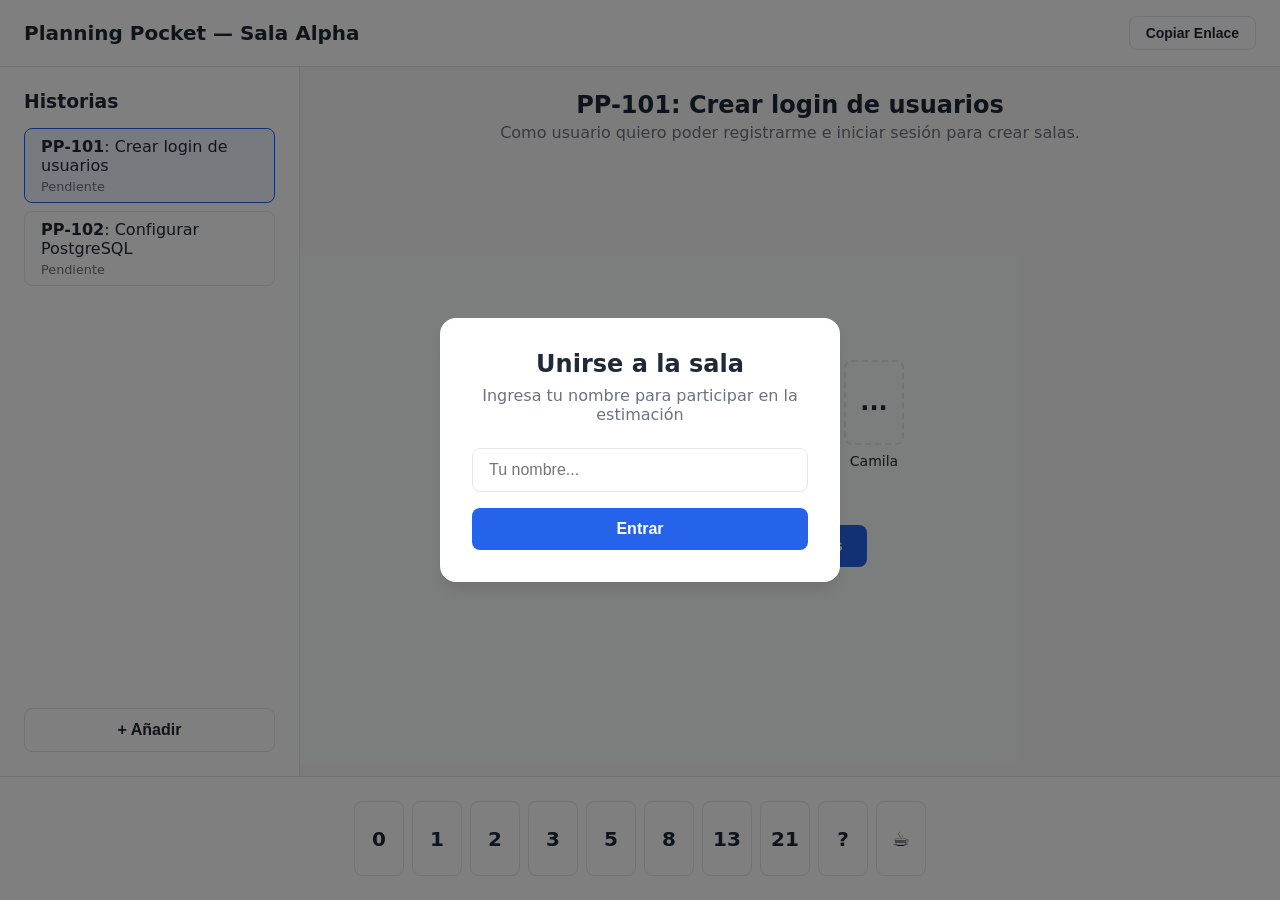
==== prototype/index.html @ 2e8601d3 "feat(release): Planning Pocket v1.0 - Full UI/UX & Backend Implementation This commit encompasses th" ====
<!DOCTYPE html>
<html lang="es">
<head>
  <meta charset="UTF-8">
  <meta name="viewport" content="width=device-width, initial-scale=1.0">
  <title>Planning Pocket - Prototipo</title>
  <style>
    :root {
      --color-bg: #f9fafb;
      --color-surface: #ffffff;
      --color-primary: #2563eb;
      --color-primary-hover: #1d4ed8;
      --color-text: #1f2937;
      --color-text-muted: #6b7280;
      --color-border: #e5e7eb;
      --color-success: #10b981;
      
      --space-1: 0.25rem;
      --space-2: 0.5rem;
      --space-3: 1rem;
      --space-4: 1.5rem;
      --space-5: 2rem;
      
      --radius-sm: 0.25rem;
      --radius-md: 0.5rem;
      --radius-lg: 1rem;
    }

    * { box-sizing: border-box; margin: 0; padding: 0; }

    body {
      font-family: system-ui, -apple-system, sans-serif;
      background-color: var(--color-bg);
      color: var(--color-text);
      display: flex;
      flex-direction: column;
      height: 100vh;
      overflow: hidden;
    }

    /* Modals / Overlays */
    #join-overlay {
      position: fixed;
      inset: 0;
      background: rgba(0,0,0,0.5);
      display: flex;
      align-items: center;
      justify-content: center;
      z-index: 50;
    }

    .modal-card {
      background: var(--color-surface);
      padding: var(--space-5);
      border-radius: var(--radius-lg);
      width: 100%;
      max-width: 400px;
      box-shadow: 0 10px 15px -3px rgba(0,0,0,0.1);
      text-align: center;
    }

    .modal-card h2 { margin-bottom: var(--space-2); }
    .modal-card p { color: var(--color-text-muted); margin-bottom: var(--space-4); }

    input[type="text"] {
      width: 100%;
      padding: 0.75rem 1rem;
      border: 1px solid var(--color-border);
      border-radius: var(--radius-md);
      font-size: 1rem;
      margin-bottom: var(--space-3);
    }

    input[type="text"]:focus {
      outline: 2px solid var(--color-primary);
      outline-offset: -1px;
    }

    button {
      background: var(--color-primary);
      color: white;
      border: none;
      padding: 0.75rem 1.5rem;
      border-radius: var(--radius-md);
      font-size: 1rem;
      font-weight: 600;
      cursor: pointer;
      width: 100%;
      transition: background 0.2s;
    }

    button:hover { background: var(--color-primary-hover); }

    .btn-secondary {
      background: var(--color-surface);
      color: var(--color-text);
      border: 1px solid var(--color-border);
    }
    .btn-secondary:hover { background: var(--color-bg); }

    /* Layout Principal */
    header {
      background: var(--color-surface);
      border-bottom: 1px solid var(--color-border);
      padding: var(--space-3) var(--space-4);
      display: flex;
      justify-content: space-between;
      align-items: center;
    }

    .header-title { font-weight: bold; font-size: 1.25rem; }
    .header-actions button { width: auto; padding: 0.5rem 1rem; font-size: 0.875rem; }

    main {
      display: flex;
      flex: 1;
      overflow: hidden;
    }

    /* Sidebar - Issues */
    aside {
      width: 300px;
      background: var(--color-surface);
      border-right: 1px solid var(--color-border);
      padding: var(--space-4);
      display: flex;
      flex-direction: column;
    }

    @media (max-width: 768px) {
      aside { display: none; }
    }

    .issue-list { list-style: none; margin-top: var(--space-3); flex: 1; overflow-y: auto;}
    .issue-item {
      padding: var(--space-2) var(--space-3);
      border: 1px solid var(--color-border);
      border-radius: var(--radius-md);
      margin-bottom: var(--space-2);
      cursor: pointer;
    }
    .issue-item.active {
      border-color: var(--color-primary);
      background: #eff6ff;
    }

    /* Center Table */
    .room-content {
      flex: 1;
      display: flex;
      flex-direction: column;
      padding: var(--space-4);
      position: relative;
    }

    .current-issue {
      text-align: center;
      margin-bottom: var(--space-5);
    }
    .current-issue h2 { font-size: 1.5rem; margin-bottom: var(--space-1); }
    .current-issue p { color: var(--color-text-muted); }

    .table-area {
      flex: 1;
      display: flex;
      flex-direction: column;
      align-items: center;
      justify-content: center;
    }

    .participants {
      display: flex;
      flex-wrap: wrap;
      gap: var(--space-4);
      justify-content: center;
      margin-bottom: var(--space-5);
    }

    .participant {
      display: flex;
      flex-direction: column;
      align-items: center;
      gap: var(--space-2);
    }

    .card-slot {
      width: 60px;
      height: 85px;
      border-radius: var(--radius-md);
      background: var(--color-bg);
      border: 2px dashed var(--color-border);
      display: flex;
      align-items: center;
      justify-content: center;
      font-size: 1.5rem;
      font-weight: bold;
      transition: all 0.3s;
    }

    .card-slot.voted {
      background: var(--color-surface);
      border-style: solid;
      border-color: var(--color-success);
      color: var(--color-success);
    }

    .card-slot.revealed {
      background: var(--color-surface);
      border-color: var(--color-primary);
      color: var(--color-primary);
    }

    .participant-name {
      font-size: 0.875rem;
      font-weight: 500;
    }

    .facilitator-controls {
      display: flex;
      gap: var(--space-3);
      margin-top: var(--space-4);
    }

    /* Deck */
    .deck-container {
      background: var(--color-surface);
      padding: var(--space-4);
      border-top: 1px solid var(--color-border);
      display: flex;
      justify-content: center;
      gap: var(--space-2);
      flex-wrap: wrap;
    }

    .deck-card {
      width: 50px;
      height: 75px;
      border-radius: var(--radius-md);
      border: 1px solid var(--color-border);
      background: var(--color-surface);
      display: flex;
      align-items: center;
      justify-content: center;
      font-size: 1.25rem;
      font-weight: bold;
      cursor: pointer;
      user-select: none;
      transition: all 0.2s;
    }

    .deck-card:hover {
      transform: translateY(-4px);
      border-color: var(--color-primary);
      box-shadow: 0 4px 6px -1px rgba(0,0,0,0.1);
    }

    .deck-card.selected {
      background: var(--color-primary);
      color: white;
      border-color: var(--color-primary);
      transform: translateY(-8px);
    }
    
    .stats {
      display: none;
      width: 100%;
      max-width: 400px;
      background: var(--color-surface);
      padding: var(--space-4);
      border-radius: var(--radius-md);
      border: 1px solid var(--color-border);
      margin-top: var(--space-4);
    }
    .stats.visible { display: block; }
    
    .stat-row {
      display: flex;
      justify-content: space-between;
      margin-bottom: var(--space-2);
      padding-bottom: var(--space-2);
      border-bottom: 1px solid var(--color-bg);
    }
    .stat-row:last-child { border: none; margin: 0; padding: 0; }
  </style>
</head>
<body>

  <!-- Overlay de Ingreso -->
  <div id="join-overlay">
    <div class="modal-card">
      <h2>Unirse a la sala</h2>
      <p>Ingresa tu nombre para participar en la estimación</p>
      <input type="text" id="guest-name" placeholder="Tu nombre..." autocomplete="off">
      <button onclick="joinRoom()">Entrar</button>
    </div>
  </div>

  <!-- App Principal -->
  <header>
    <div class="header-title">Planning Pocket <span>— Sala Alpha</span></div>
    <div class="header-actions">
      <button class="btn-secondary" onclick="alert('Enlace copiado!')">Copiar Enlace</button>
    </div>
  </header>

  <main>
    <aside>
      <h3>Historias</h3>
      <ul class="issue-list">
        <li class="issue-item active">
          <strong>PP-101</strong>: Crear login de usuarios
          <div style="font-size: 0.8rem; color: var(--color-text-muted); margin-top: 4px;">Pendiente</div>
        </li>
        <li class="issue-item">
          <strong>PP-102</strong>: Configurar PostgreSQL
          <div style="font-size: 0.8rem; color: var(--color-text-muted); margin-top: 4px;">Pendiente</div>
        </li>
      </ul>
      <button class="btn-secondary" style="margin-top: var(--space-4);">+ Añadir</button>
    </aside>

    <div class="room-content">
      <div class="current-issue">
        <h2>PP-101: Crear login de usuarios</h2>
        <p>Como usuario quiero poder registrarme e iniciar sesión para crear salas.</p>
      </div>

      <div class="table-area">
        <div class="participants" id="participants-container">
          <!-- Participante actual (Tú) -->
          <div class="participant">
            <div class="card-slot" id="my-card"></div>
            <div class="participant-name">Tú</div>
          </div>
          
          <!-- Bots simulados -->
          <div class="participant">
            <div class="card-slot voted" id="bot1-card">✓</div>
            <div class="participant-name">Bastian</div>
          </div>
          <div class="participant">
            <div class="card-slot" id="bot2-card">...</div>
            <div class="participant-name">Camila</div>
          </div>
        </div>

        <div class="facilitator-controls">
          <button id="btn-reveal" onclick="revealCards()">Revelar Votos</button>
          <button id="btn-reset" class="btn-secondary" style="display:none;" onclick="resetRound()">Siguiente Ronda</button>
        </div>
        
        <div class="stats" id="round-stats">
          <div class="stat-row"><span>Promedio:</span> <strong>6.5</strong></div>
          <div class="stat-row"><span>Consenso:</span> <strong>No</strong></div>
        </div>
      </div>
    </div>
  </main>

  <!-- Baraja -->
  <div class="deck-container" id="deck">
    <div class="deck-card" onclick="selectCard(this, '0')">0</div>
    <div class="deck-card" onclick="selectCard(this, '1')">1</div>
    <div class="deck-card" onclick="selectCard(this, '2')">2</div>
    <div class="deck-card" onclick="selectCard(this, '3')">3</div>
    <div class="deck-card" onclick="selectCard(this, '5')">5</div>
    <div class="deck-card" onclick="selectCard(this, '8')">8</div>
    <div class="deck-card" onclick="selectCard(this, '13')">13</div>
    <div class="deck-card" onclick="selectCard(this, '21')">21</div>
    <div class="deck-card" onclick="selectCard(this, '?')">?</div>
    <div class="deck-card" onclick="selectCard(this, '☕')">☕</div>
  </div>

  <script>
    let currentVote = null;
    let isRevealed = false;

    function joinRoom() {
      const name = document.getElementById('guest-name').value;
      if(name.trim() !== "") {
        document.getElementById('join-overlay').style.display = 'none';
        document.querySelector('.participant-name').innerText = name;
        
        // Simular que un bot vota después de unos segundos
        setTimeout(() => {
          if(!isRevealed) {
            const bot2 = document.getElementById('bot2-card');
            bot2.classList.add('voted');
            bot2.innerText = '✓';
          }
        }, 3000);
      }
    }

    function selectCard(element, value) {
      if(isRevealed) return;
      
      // Limpiar selección previa
      document.querySelectorAll('.deck-card').forEach(c => c.classList.remove('selected'));
      
      // Marcar nueva selección
      element.classList.add('selected');
      currentVote = value;

      // Actualizar mesa
      const myCard = document.getElementById('my-card');
      myCard.classList.add('voted');
      myCard.innerText = '✓';
    }

    function revealCards() {
      if(!currentVote) {
        alert("Por favor vota antes de revelar (En modo test)");
      }
      isRevealed = true;
      
      // Revelar la propia
      const myCard = document.getElementById('my-card');
      myCard.classList.remove('voted');
      myCard.classList.add('revealed');
      myCard.innerText = currentVote || '-';

      // Revelar bots
      const bot1 = document.getElementById('bot1-card');
      bot1.classList.remove('voted');
      bot1.classList.add('revealed');
      bot1.innerText = '5';

      const bot2 = document.getElementById('bot2-card');
      bot2.classList.remove('voted');
      bot2.classList.add('revealed');
      bot2.innerText = '8';

      // Botones
      document.getElementById('btn-reveal').style.display = 'none';
      document.getElementById('btn-reset').style.display = 'block';
      
      // Estadísticas
      document.getElementById('round-stats').classList.add('visible');
      
      // Deshabilitar deck
      document.getElementById('deck').style.opacity = '0.5';
      document.getElementById('deck').style.pointerEvents = 'none';
    }

    function resetRound() {
      isRevealed = false;
      currentVote = null;

      // Limpiar mesa
      document.querySelectorAll('.card-slot').forEach(c => {
        c.className = 'card-slot';
        c.innerText = c.id !== 'my-card' && c.id !== 'bot1-card' ? '...' : '';
      });
      
      // Bot1 ya está en la sala pero no ha votado esta nueva ronda
      document.getElementById('bot1-card').innerText = '...';

      // Limpiar deck
      document.querySelectorAll('.deck-card').forEach(c => c.classList.remove('selected'));
      document.getElementById('deck').style.opacity = '1';
      document.getElementById('deck').style.pointerEvents = 'auto';

      // Botones y stats
      document.getElementById('btn-reveal').style.display = 'block';
      document.getElementById('btn-reset').style.display = 'none';
      document.getElementById('round-stats').classList.remove('visible');
    }
  </script>
</body>
</html>
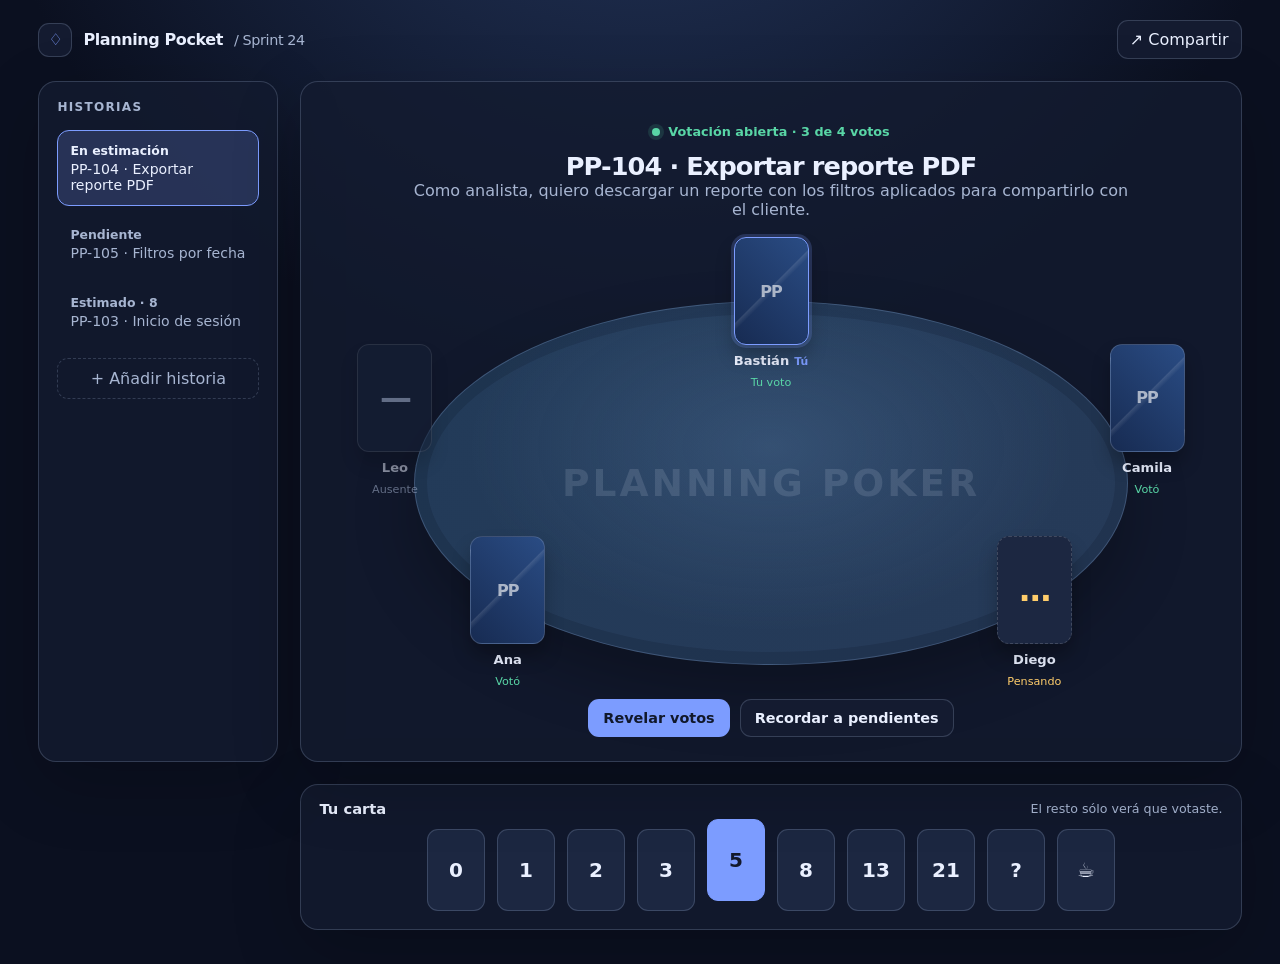
==== commit be87c966: "feat: redesign planning poker table experience Replace the room interface with a responsive table wh" ====
--- a/prototype/index.html
+++ b/prototype/index.html
@@ -1,471 +1,312 @@
-<!DOCTYPE html>
+<!doctype html>
 <html lang="es">
 <head>
-  <meta charset="UTF-8">
-  <meta name="viewport" content="width=device-width, initial-scale=1.0">
-  <title>Planning Pocket - Prototipo</title>
+  <meta charset="utf-8">
+  <meta name="viewport" content="width=device-width, initial-scale=1">
+  <title>Planning Pocket — Mesa de cartas</title>
   <style>
     :root {
-      --color-bg: #f9fafb;
-      --color-surface: #ffffff;
-      --color-primary: #2563eb;
-      --color-primary-hover: #1d4ed8;
-      --color-text: #1f2937;
-      --color-text-muted: #6b7280;
-      --color-border: #e5e7eb;
-      --color-success: #10b981;
-      
-      --space-1: 0.25rem;
-      --space-2: 0.5rem;
-      --space-3: 1rem;
-      --space-4: 1.5rem;
-      --space-5: 2rem;
-      
-      --radius-sm: 0.25rem;
-      --radius-md: 0.5rem;
-      --radius-lg: 1rem;
-    }
-
-    * { box-sizing: border-box; margin: 0; padding: 0; }
-
+      --ink: #eaf0ff;
+      --muted: #a7b5d1;
+      --canvas: #0b1020;
+      --surface: #141b30;
+      --surface-raised: #1c2741;
+      --line: rgba(183, 202, 238, .2);
+      --accent: #7c9cff;
+      --accent-soft: rgba(124, 156, 255, .2);
+      --success: #59d6a6;
+      --warning: #ffcd6b;
+      --danger: #ff8d9b;
+      --table: #263a58;
+      --card-back: #2a4c84;
+      --card-back-deep: #172b52;
+      --radius: 18px;
+      font-family: Inter, ui-sans-serif, system-ui, -apple-system, BlinkMacSystemFont, "Segoe UI", sans-serif;
+    }
+
+    * { box-sizing: border-box; }
     body {
-      font-family: system-ui, -apple-system, sans-serif;
-      background-color: var(--color-bg);
-      color: var(--color-text);
-      display: flex;
-      flex-direction: column;
-      height: 100vh;
-      overflow: hidden;
-    }
-
-    /* Modals / Overlays */
-    #join-overlay {
-      position: fixed;
-      inset: 0;
-      background: rgba(0,0,0,0.5);
-      display: flex;
-      align-items: center;
-      justify-content: center;
-      z-index: 50;
-    }
-
-    .modal-card {
-      background: var(--color-surface);
-      padding: var(--space-5);
-      border-radius: var(--radius-lg);
-      width: 100%;
-      max-width: 400px;
-      box-shadow: 0 10px 15px -3px rgba(0,0,0,0.1);
-      text-align: center;
-    }
-
-    .modal-card h2 { margin-bottom: var(--space-2); }
-    .modal-card p { color: var(--color-text-muted); margin-bottom: var(--space-4); }
-
-    input[type="text"] {
-      width: 100%;
-      padding: 0.75rem 1rem;
-      border: 1px solid var(--color-border);
-      border-radius: var(--radius-md);
-      font-size: 1rem;
-      margin-bottom: var(--space-3);
-    }
-
-    input[type="text"]:focus {
-      outline: 2px solid var(--color-primary);
-      outline-offset: -1px;
-    }
-
-    button {
-      background: var(--color-primary);
-      color: white;
-      border: none;
-      padding: 0.75rem 1.5rem;
-      border-radius: var(--radius-md);
-      font-size: 1rem;
-      font-weight: 600;
+      min-width: 320px;
+      margin: 0;
+      color: var(--ink);
+      background:
+        radial-gradient(circle at 50% -30%, #263a63 0, transparent 42rem),
+        var(--canvas);
+    }
+
+    button { font: inherit; }
+    .app { max-width: 1480px; min-height: 100vh; margin: auto; padding: 20px clamp(16px, 3vw, 44px) 34px; }
+    .topbar, .status-row, .control-bar, .deck { display: flex; align-items: center; }
+    .topbar { justify-content: space-between; gap: 16px; }
+    .brand { display: flex; align-items: center; gap: 11px; font-weight: 760; letter-spacing: -.025em; }
+    .brand-mark { display: grid; width: 34px; height: 34px; place-items: center; border: 1px solid var(--line); border-radius: 11px; color: var(--accent); background: var(--surface); }
+    .room-name { color: var(--muted); font-size: .9rem; font-weight: 500; }
+    .icon-button, .button {
+      border: 1px solid var(--line);
+      border-radius: 11px;
+      color: var(--ink);
+      background: var(--surface);
       cursor: pointer;
-      width: 100%;
-      transition: background 0.2s;
-    }
-
-    button:hover { background: var(--color-primary-hover); }
-
-    .btn-secondary {
-      background: var(--color-surface);
-      color: var(--color-text);
-      border: 1px solid var(--color-border);
-    }
-    .btn-secondary:hover { background: var(--color-bg); }
-
-    /* Layout Principal */
-    header {
-      background: var(--color-surface);
-      border-bottom: 1px solid var(--color-border);
-      padding: var(--space-3) var(--space-4);
-      display: flex;
-      justify-content: space-between;
-      align-items: center;
-    }
-
-    .header-title { font-weight: bold; font-size: 1.25rem; }
-    .header-actions button { width: auto; padding: 0.5rem 1rem; font-size: 0.875rem; }
-
-    main {
-      display: flex;
-      flex: 1;
-      overflow: hidden;
-    }
-
-    /* Sidebar - Issues */
-    aside {
-      width: 300px;
-      background: var(--color-surface);
-      border-right: 1px solid var(--color-border);
-      padding: var(--space-4);
-      display: flex;
-      flex-direction: column;
-    }
-
-    @media (max-width: 768px) {
-      aside { display: none; }
-    }
-
-    .issue-list { list-style: none; margin-top: var(--space-3); flex: 1; overflow-y: auto;}
-    .issue-item {
-      padding: var(--space-2) var(--space-3);
-      border: 1px solid var(--color-border);
-      border-radius: var(--radius-md);
-      margin-bottom: var(--space-2);
-      cursor: pointer;
-    }
-    .issue-item.active {
-      border-color: var(--color-primary);
-      background: #eff6ff;
-    }
-
-    /* Center Table */
-    .room-content {
-      flex: 1;
-      display: flex;
-      flex-direction: column;
-      padding: var(--space-4);
-      position: relative;
-    }
-
-    .current-issue {
-      text-align: center;
-      margin-bottom: var(--space-5);
-    }
-    .current-issue h2 { font-size: 1.5rem; margin-bottom: var(--space-1); }
-    .current-issue p { color: var(--color-text-muted); }
-
-    .table-area {
-      flex: 1;
-      display: flex;
-      flex-direction: column;
-      align-items: center;
-      justify-content: center;
-    }
-
-    .participants {
-      display: flex;
-      flex-wrap: wrap;
-      gap: var(--space-4);
-      justify-content: center;
-      margin-bottom: var(--space-5);
-    }
-
-    .participant {
-      display: flex;
-      flex-direction: column;
-      align-items: center;
-      gap: var(--space-2);
-    }
-
-    .card-slot {
-      width: 60px;
-      height: 85px;
-      border-radius: var(--radius-md);
-      background: var(--color-bg);
-      border: 2px dashed var(--color-border);
-      display: flex;
-      align-items: center;
-      justify-content: center;
-      font-size: 1.5rem;
-      font-weight: bold;
-      transition: all 0.3s;
-    }
-
-    .card-slot.voted {
-      background: var(--color-surface);
-      border-style: solid;
-      border-color: var(--color-success);
-      color: var(--color-success);
-    }
-
-    .card-slot.revealed {
-      background: var(--color-surface);
-      border-color: var(--color-primary);
-      color: var(--color-primary);
-    }
-
-    .participant-name {
-      font-size: 0.875rem;
-      font-weight: 500;
-    }
-
-    .facilitator-controls {
-      display: flex;
-      gap: var(--space-3);
-      margin-top: var(--space-4);
-    }
-
-    /* Deck */
-    .deck-container {
-      background: var(--color-surface);
-      padding: var(--space-4);
-      border-top: 1px solid var(--color-border);
-      display: flex;
-      justify-content: center;
-      gap: var(--space-2);
-      flex-wrap: wrap;
-    }
-
+      transition: transform .16s ease, background .16s ease, border-color .16s ease;
+    }
+    .icon-button { padding: 9px 12px; }
+    .button { padding: 10px 14px; font-size: .9rem; font-weight: 700; }
+    .button-primary { border-color: transparent; background: var(--accent); color: #11182b; }
+    .button:hover, .icon-button:hover { transform: translateY(-1px); border-color: var(--accent); background: var(--surface-raised); }
+    .button-primary:hover { background: #9aafff; }
+    .button:focus-visible, .icon-button:focus-visible, .deck-card:focus-visible { outline: 3px solid var(--warning); outline-offset: 3px; }
+
+    .workspace { display: grid; grid-template-columns: 240px minmax(0, 1fr); gap: 22px; margin-top: 22px; }
+    .issues, .table-card, .deck-wrap { border: 1px solid var(--line); border-radius: var(--radius); background: rgba(20, 27, 48, .78); box-shadow: 0 22px 70px rgba(0, 0, 0, .2); }
+    .issues { padding: 18px; }
+    .eyebrow { margin: 0 0 6px; color: var(--muted); font-size: .75rem; font-weight: 750; letter-spacing: .11em; text-transform: uppercase; }
+    h1 { margin: 0; font-size: clamp(1.35rem, 2vw, 2rem); letter-spacing: -.035em; }
+    .issue-list { display: grid; gap: 8px; margin: 16px 0; padding: 0; list-style: none; }
+    .issue { padding: 12px; border: 1px solid transparent; border-radius: 12px; color: var(--muted); font-size: .88rem; }
+    .issue.active { color: var(--ink); border-color: var(--accent); background: var(--accent-soft); }
+    .issue b { display: block; margin-bottom: 3px; font-size: .78rem; }
+    .new-issue { width: 100%; padding: 10px; border: 1px dashed var(--line); border-radius: 11px; color: var(--muted); background: transparent; cursor: pointer; }
+
+    .table-card { position: relative; min-height: 650px; overflow: hidden; }
+    .round-header { position: relative; z-index: 2; padding: clamp(22px, 4vw, 42px) 24px 6px; text-align: center; }
+    .status-row { justify-content: center; gap: 8px; margin-bottom: 12px; color: var(--success); font-size: .8rem; font-weight: 750; }
+    .status-dot { width: 8px; height: 8px; border-radius: 50%; background: currentColor; box-shadow: 0 0 0 4px rgba(89, 214, 166, .14); }
+    .story { max-width: 720px; margin: 0 auto; color: var(--muted); font-size: clamp(.9rem, 1.4vw, 1rem); }
+
+    .table-stage { position: relative; min-height: 474px; margin: 0 auto; max-width: 960px; }
+    .table-oval {
+      position: absolute;
+      inset: 76px 12% 34px;
+      border: 1px solid rgba(164, 194, 239, .2);
+      border-radius: 50%;
+      background:
+        radial-gradient(ellipse at 50% 40%, rgba(129, 178, 233, .18), transparent 60%),
+        linear-gradient(135deg, #223b59, var(--table));
+      box-shadow: inset 0 0 0 12px rgba(5, 11, 24, .14), 0 30px 60px rgba(0, 0, 0, .25);
+    }
+    .table-oval::after {
+      content: "Planning Poker";
+      position: absolute;
+      top: 50%; left: 50%;
+      transform: translate(-50%, -50%);
+      color: rgba(231, 239, 255, .13);
+      font-size: clamp(1.3rem, 3vw, 2.35rem);
+      font-weight: 800;
+      letter-spacing: .08em;
+      text-transform: uppercase;
+      white-space: nowrap;
+    }
+    .participants { position: absolute; inset: 0; }
+    .person { position: absolute; display: grid; justify-items: center; gap: 8px; width: 112px; color: var(--ink); }
+    .person:nth-child(1) { left: calc(50% - 56px); top: 12px; }
+    .person:nth-child(2) { right: 4%; top: 25%; }
+    .person:nth-child(3) { right: 16%; bottom: 6px; }
+    .person:nth-child(4) { left: 16%; bottom: 6px; }
+    .person:nth-child(5) { left: 4%; top: 25%; }
+    .person.me .person-name::after { content: "Tú"; margin-left: 5px; color: var(--accent); font-size: .68rem; }
+    .person.offline { opacity: .55; }
+    .person-name { max-width: 132px; overflow: hidden; text-overflow: ellipsis; white-space: nowrap; font-size: .82rem; font-weight: 720; }
+    .person-state { min-height: 18px; color: var(--muted); font-size: .7rem; }
+    .person.voted .person-state { color: var(--success); }
+    .person.pending .person-state { color: var(--warning); }
+    .person.offline .person-state { color: var(--muted); }
+
+    .participant-card { width: 75px; height: 108px; perspective: 680px; }
+    .card-inner { position: relative; width: 100%; height: 100%; transition: transform .65s cubic-bezier(.2, .72, .3, 1.15); transform-style: preserve-3d; }
+    .person.revealed .card-inner { transform: rotateY(180deg); }
+    .card-face {
+      position: absolute; inset: 0;
+      display: grid; place-items: center;
+      border: 1px solid rgba(255,255,255,.16); border-radius: 12px;
+      backface-visibility: hidden;
+      box-shadow: 0 12px 18px rgba(0, 0, 0, .25);
+    }
+    .card-back {
+      background:
+        linear-gradient(135deg, transparent 47%, rgba(255,255,255,.11) 48%, transparent 52%),
+        linear-gradient(45deg, var(--card-back-deep), var(--card-back));
+    }
+    .card-back::after { content: "PP"; font-weight: 900; color: rgba(255,255,255,.62); letter-spacing: -.06em; }
+    .thinking .card-back { border-style: dashed; background: var(--surface-raised); }
+    .thinking .card-back::after { content: "…"; color: var(--warning); font-size: 2rem; }
+    .offline .card-back { background: #172137; }
+    .offline .card-back::after { content: "—"; color: var(--muted); font-size: 2rem; }
+    .card-front { transform: rotateY(180deg); color: #18213a; background: #f8fbff; font-size: 2.25rem; font-weight: 850; }
+    .card-front.no-vote { color: #7d8798; font-size: 1.8rem; }
+    .me .card-face { border-color: var(--accent); box-shadow: 0 0 0 3px var(--accent-soft), 0 12px 18px rgba(0,0,0,.25); }
+    .reminded .participant-card::after {
+      content: ""; position: absolute; inset: -9px; border: 2px solid var(--warning); border-radius: 17px; animation: nudge 1.1s ease-out 2;
+    }
+    @keyframes nudge { from { opacity: 1; transform: scale(.78); } to { opacity: 0; transform: scale(1.18); } }
+
+    .control-bar { position: relative; z-index: 3; justify-content: center; flex-wrap: wrap; gap: 10px; padding: 0 18px 24px; }
+    .round-summary { display: none; padding: 9px 12px; border-radius: 10px; color: var(--success); background: rgba(89,214,166,.11); font-size: .82rem; font-weight: 700; }
+    .table-card.revealed .round-summary { display: block; }
+
+    .deck-wrap { grid-column: 2; display: grid; gap: 12px; padding: 15px 18px 18px; }
+    .deck-heading { display: flex; align-items: center; justify-content: space-between; gap: 12px; }
+    .deck-heading strong { font-size: .92rem; }
+    .deck-heading span { color: var(--muted); font-size: .79rem; }
+    .deck { justify-content: center; gap: clamp(5px, 1.2vw, 12px); flex-wrap: wrap; }
     .deck-card {
-      width: 50px;
-      height: 75px;
-      border-radius: var(--radius-md);
-      border: 1px solid var(--color-border);
-      background: var(--color-surface);
-      display: flex;
-      align-items: center;
-      justify-content: center;
-      font-size: 1.25rem;
-      font-weight: bold;
-      cursor: pointer;
-      user-select: none;
-      transition: all 0.2s;
-    }
-
-    .deck-card:hover {
-      transform: translateY(-4px);
-      border-color: var(--color-primary);
-      box-shadow: 0 4px 6px -1px rgba(0,0,0,0.1);
-    }
-
-    .deck-card.selected {
-      background: var(--color-primary);
-      color: white;
-      border-color: var(--color-primary);
-      transform: translateY(-8px);
-    }
-    
-    .stats {
-      display: none;
-      width: 100%;
-      max-width: 400px;
-      background: var(--color-surface);
-      padding: var(--space-4);
-      border-radius: var(--radius-md);
-      border: 1px solid var(--color-border);
-      margin-top: var(--space-4);
-    }
-    .stats.visible { display: block; }
-    
-    .stat-row {
-      display: flex;
-      justify-content: space-between;
-      margin-bottom: var(--space-2);
-      padding-bottom: var(--space-2);
-      border-bottom: 1px solid var(--color-bg);
-    }
-    .stat-row:last-child { border: none; margin: 0; padding: 0; }
+      width: 58px; height: 82px; padding: 0;
+      border: 1px solid var(--line); border-radius: 11px;
+      color: var(--ink); background: var(--surface-raised); cursor: pointer;
+      font-size: 1.25rem; font-weight: 800;
+      transition: transform .16s ease, border-color .16s ease, background .16s ease;
+    }
+    .deck-card:hover { transform: translateY(-7px); border-color: var(--accent); }
+    .deck-card.selected { transform: translateY(-10px); border-color: var(--accent); color: #12182b; background: var(--accent); }
+
+    @media (max-width: 900px) {
+      .workspace { grid-template-columns: 1fr; }
+      .issues { display: none; }
+      .deck-wrap { grid-column: 1; }
+      .table-card { min-height: 610px; }
+    }
+    @media (max-width: 600px) {
+      .app { padding: 14px 12px 24px; }
+      .room-name { display: none; }
+      .table-card { min-height: 0; overflow: visible; }
+      .round-header { padding: 24px 16px 10px; }
+      .table-stage { min-height: 0; margin-top: 10px; padding: 10px 0 2px; overflow-x: auto; }
+      .table-oval { display: none; }
+      .participants { position: static; display: flex; width: max-content; gap: 16px; padding: 8px 12px 18px; }
+      .person { position: static; width: 94px; }
+      .participant-card { width: 68px; height: 98px; }
+      .control-bar { padding: 8px 14px 18px; }
+      .button { flex: 1; }
+      .deck-wrap { padding: 14px 10px; }
+      .deck { flex-wrap: nowrap; justify-content: flex-start; overflow-x: auto; padding: 9px 5px 16px; }
+      .deck-card { flex: 0 0 52px; width: 52px; height: 74px; }
+    }
+    @media (prefers-reduced-motion: reduce) {
+      *, *::before, *::after { scroll-behavior: auto !important; animation-duration: .01ms !important; transition-duration: .01ms !important; }
+    }
   </style>
 </head>
 <body>
-
-  <!-- Overlay de Ingreso -->
-  <div id="join-overlay">
-    <div class="modal-card">
-      <h2>Unirse a la sala</h2>
-      <p>Ingresa tu nombre para participar en la estimación</p>
-      <input type="text" id="guest-name" placeholder="Tu nombre..." autocomplete="off">
-      <button onclick="joinRoom()">Entrar</button>
-    </div>
-  </div>
-
-  <!-- App Principal -->
-  <header>
-    <div class="header-title">Planning Pocket <span>— Sala Alpha</span></div>
-    <div class="header-actions">
-      <button class="btn-secondary" onclick="alert('Enlace copiado!')">Copiar Enlace</button>
-    </div>
-  </header>
-
-  <main>
-    <aside>
-      <h3>Historias</h3>
-      <ul class="issue-list">
-        <li class="issue-item active">
-          <strong>PP-101</strong>: Crear login de usuarios
-          <div style="font-size: 0.8rem; color: var(--color-text-muted); margin-top: 4px;">Pendiente</div>
-        </li>
-        <li class="issue-item">
-          <strong>PP-102</strong>: Configurar PostgreSQL
-          <div style="font-size: 0.8rem; color: var(--color-text-muted); margin-top: 4px;">Pendiente</div>
-        </li>
-      </ul>
-      <button class="btn-secondary" style="margin-top: var(--space-4);">+ Añadir</button>
-    </aside>
-
-    <div class="room-content">
-      <div class="current-issue">
-        <h2>PP-101: Crear login de usuarios</h2>
-        <p>Como usuario quiero poder registrarme e iniciar sesión para crear salas.</p>
-      </div>
-
-      <div class="table-area">
-        <div class="participants" id="participants-container">
-          <!-- Participante actual (Tú) -->
-          <div class="participant">
-            <div class="card-slot" id="my-card"></div>
-            <div class="participant-name">Tú</div>
-          </div>
-          
-          <!-- Bots simulados -->
-          <div class="participant">
-            <div class="card-slot voted" id="bot1-card">✓</div>
-            <div class="participant-name">Bastian</div>
-          </div>
-          <div class="participant">
-            <div class="card-slot" id="bot2-card">...</div>
-            <div class="participant-name">Camila</div>
+  <main class="app">
+    <header class="topbar">
+      <div class="brand"><span class="brand-mark">♢</span> Planning Pocket <span class="room-name">/ Sprint 24</span></div>
+      <button class="icon-button" type="button" aria-label="Copiar enlace de la sala">↗ Compartir</button>
+    </header>
+
+    <section class="workspace">
+      <aside class="issues" aria-label="Historias de la sala">
+        <p class="eyebrow">Historias</p>
+        <ul class="issue-list">
+          <li class="issue active"><b>En estimación</b>PP-104 · Exportar reporte PDF</li>
+          <li class="issue"><b>Pendiente</b>PP-105 · Filtros por fecha</li>
+          <li class="issue"><b>Estimado · 8</b>PP-103 · Inicio de sesión</li>
+        </ul>
+        <button class="new-issue" type="button">+ Añadir historia</button>
+      </aside>
+
+      <section class="table-card" id="table-card" aria-labelledby="story-title">
+        <div class="round-header">
+          <div class="status-row"><span class="status-dot"></span><span id="round-label">Votación abierta · 3 de 4 votos</span></div>
+          <h1 id="story-title">PP-104 · Exportar reporte PDF</h1>
+          <p class="story">Como analista, quiero descargar un reporte con los filtros aplicados para compartirlo con el cliente.</p>
+        </div>
+
+        <div class="table-stage">
+          <div class="table-oval" aria-hidden="true"></div>
+          <div class="participants" id="participants">
+            <article class="person me voted" data-name="Tú" data-vote="5">
+              <div class="participant-card"><div class="card-inner"><div class="card-face card-back"></div><div class="card-face card-front">5</div></div></div>
+              <div class="person-name">Bastián</div><div class="person-state">Tu voto</div>
+            </article>
+            <article class="person voted" data-name="Camila" data-vote="8">
+              <div class="participant-card"><div class="card-inner"><div class="card-face card-back"></div><div class="card-face card-front">8</div></div></div>
+              <div class="person-name">Camila</div><div class="person-state">Votó</div>
+            </article>
+            <article class="person pending thinking" data-name="Diego" data-vote="">
+              <div class="participant-card"><div class="card-inner"><div class="card-face card-back"></div><div class="card-face card-front no-vote">—</div></div></div>
+              <div class="person-name">Diego</div><div class="person-state">Pensando</div>
+            </article>
+            <article class="person voted" data-name="Ana" data-vote="5">
+              <div class="participant-card"><div class="card-inner"><div class="card-face card-back"></div><div class="card-face card-front">5</div></div></div>
+              <div class="person-name">Ana</div><div class="person-state">Votó</div>
+            </article>
+            <article class="person offline" data-name="Leo" data-vote="">
+              <div class="participant-card"><div class="card-inner"><div class="card-face card-back"></div><div class="card-face card-front no-vote">—</div></div></div>
+              <div class="person-name">Leo</div><div class="person-state">Ausente</div>
+            </article>
           </div>
         </div>
 
-        <div class="facilitator-controls">
-          <button id="btn-reveal" onclick="revealCards()">Revelar Votos</button>
-          <button id="btn-reset" class="btn-secondary" style="display:none;" onclick="resetRound()">Siguiente Ronda</button>
+        <div class="control-bar">
+          <button class="button button-primary" id="reveal" type="button">Revelar votos</button>
+          <button class="button" id="remind" type="button">Recordar a pendientes</button>
+          <button class="button" id="reset" type="button" hidden>Nueva ronda</button>
+          <span class="round-summary" id="summary">Promedio 6 · Sin consenso</span>
         </div>
-        
-        <div class="stats" id="round-stats">
-          <div class="stat-row"><span>Promedio:</span> <strong>6.5</strong></div>
-          <div class="stat-row"><span>Consenso:</span> <strong>No</strong></div>
+      </section>
+
+      <section class="deck-wrap" aria-label="Tu baraja">
+        <div class="deck-heading"><strong>Tu carta</strong><span>El resto sólo verá que votaste.</span></div>
+        <div class="deck" id="deck">
+          <button class="deck-card" type="button">0</button><button class="deck-card" type="button">1</button>
+          <button class="deck-card" type="button">2</button><button class="deck-card" type="button">3</button>
+          <button class="deck-card selected" type="button">5</button><button class="deck-card" type="button">8</button>
+          <button class="deck-card" type="button">13</button><button class="deck-card" type="button">21</button>
+          <button class="deck-card" type="button">?</button><button class="deck-card" type="button">☕</button>
         </div>
-      </div>
-    </div>
+      </section>
+    </section>
   </main>
 
-  <!-- Baraja -->
-  <div class="deck-container" id="deck">
-    <div class="deck-card" onclick="selectCard(this, '0')">0</div>
-    <div class="deck-card" onclick="selectCard(this, '1')">1</div>
-    <div class="deck-card" onclick="selectCard(this, '2')">2</div>
-    <div class="deck-card" onclick="selectCard(this, '3')">3</div>
-    <div class="deck-card" onclick="selectCard(this, '5')">5</div>
-    <div class="deck-card" onclick="selectCard(this, '8')">8</div>
-    <div class="deck-card" onclick="selectCard(this, '13')">13</div>
-    <div class="deck-card" onclick="selectCard(this, '21')">21</div>
-    <div class="deck-card" onclick="selectCard(this, '?')">?</div>
-    <div class="deck-card" onclick="selectCard(this, '☕')">☕</div>
-  </div>
-
   <script>
-    let currentVote = null;
-    let isRevealed = false;
-
-    function joinRoom() {
-      const name = document.getElementById('guest-name').value;
-      if(name.trim() !== "") {
-        document.getElementById('join-overlay').style.display = 'none';
-        document.querySelector('.participant-name').innerText = name;
-        
-        // Simular que un bot vota después de unos segundos
-        setTimeout(() => {
-          if(!isRevealed) {
-            const bot2 = document.getElementById('bot2-card');
-            bot2.classList.add('voted');
-            bot2.innerText = '✓';
-          }
-        }, 3000);
-      }
-    }
-
-    function selectCard(element, value) {
-      if(isRevealed) return;
-      
-      // Limpiar selección previa
-      document.querySelectorAll('.deck-card').forEach(c => c.classList.remove('selected'));
-      
-      // Marcar nueva selección
-      element.classList.add('selected');
-      currentVote = value;
-
-      // Actualizar mesa
-      const myCard = document.getElementById('my-card');
-      myCard.classList.add('voted');
-      myCard.innerText = '✓';
-    }
-
-    function revealCards() {
-      if(!currentVote) {
-        alert("Por favor vota antes de revelar (En modo test)");
-      }
-      isRevealed = true;
-      
-      // Revelar la propia
-      const myCard = document.getElementById('my-card');
-      myCard.classList.remove('voted');
-      myCard.classList.add('revealed');
-      myCard.innerText = currentVote || '-';
-
-      // Revelar bots
-      const bot1 = document.getElementById('bot1-card');
-      bot1.classList.remove('voted');
-      bot1.classList.add('revealed');
-      bot1.innerText = '5';
-
-      const bot2 = document.getElementById('bot2-card');
-      bot2.classList.remove('voted');
-      bot2.classList.add('revealed');
-      bot2.innerText = '8';
-
-      // Botones
-      document.getElementById('btn-reveal').style.display = 'none';
-      document.getElementById('btn-reset').style.display = 'block';
-      
-      // Estadísticas
-      document.getElementById('round-stats').classList.add('visible');
-      
-      // Deshabilitar deck
-      document.getElementById('deck').style.opacity = '0.5';
-      document.getElementById('deck').style.pointerEvents = 'none';
-    }
-
-    function resetRound() {
-      isRevealed = false;
-      currentVote = null;
-
-      // Limpiar mesa
-      document.querySelectorAll('.card-slot').forEach(c => {
-        c.className = 'card-slot';
-        c.innerText = c.id !== 'my-card' && c.id !== 'bot1-card' ? '...' : '';
+    const table = document.getElementById('table-card');
+    const people = [...document.querySelectorAll('.person')];
+    const roundLabel = document.getElementById('round-label');
+    const revealButton = document.getElementById('reveal');
+    const resetButton = document.getElementById('reset');
+    const reminderButton = document.getElementById('remind');
+
+    document.getElementById('deck').addEventListener('click', event => {
+      const card = event.target.closest('.deck-card');
+      if (!card || table.classList.contains('revealed')) return;
+      document.querySelectorAll('.deck-card').forEach(item => item.classList.remove('selected'));
+      card.classList.add('selected');
+      const self = document.querySelector('.person.me');
+      self.dataset.vote = card.textContent;
+      self.classList.remove('thinking', 'pending');
+      self.classList.add('voted');
+      self.querySelector('.card-front').textContent = card.textContent;
+      self.querySelector('.person-state').textContent = 'Tu voto';
+      roundLabel.textContent = 'Votación abierta · 4 de 4 votos';
+    });
+
+    revealButton.addEventListener('click', () => {
+      table.classList.add('revealed');
+      people.forEach(person => person.classList.add('revealed'));
+      roundLabel.textContent = 'Votos revelados · Conversen y cierren una estimación';
+      revealButton.hidden = true;
+      reminderButton.hidden = true;
+      resetButton.hidden = false;
+    });
+
+    reminderButton.addEventListener('click', () => {
+      const pending = people.filter(person => person.classList.contains('pending'));
+      pending.forEach(person => {
+        person.classList.remove('reminded');
+        void person.offsetWidth;
+        person.classList.add('reminded');
       });
-      
-      // Bot1 ya está en la sala pero no ha votado esta nueva ronda
-      document.getElementById('bot1-card').innerText = '...';
-
-      // Limpiar deck
-      document.querySelectorAll('.deck-card').forEach(c => c.classList.remove('selected'));
-      document.getElementById('deck').style.opacity = '1';
-      document.getElementById('deck').style.pointerEvents = 'auto';
-
-      // Botones y stats
-      document.getElementById('btn-reveal').style.display = 'block';
-      document.getElementById('btn-reset').style.display = 'none';
-      document.getElementById('round-stats').classList.remove('visible');
-    }
+      reminderButton.textContent = pending.length ? 'Recordatorio enviado' : 'Todos ya votaron';
+      window.setTimeout(() => { reminderButton.textContent = 'Recordar a pendientes'; }, 1800);
+    });
+
+    resetButton.addEventListener('click', () => {
+      table.classList.remove('revealed');
+      people.forEach(person => person.classList.remove('revealed', 'reminded'));
+      roundLabel.textContent = 'Votación abierta · 3 de 4 votos';
+      revealButton.hidden = false;
+      reminderButton.hidden = false;
+      resetButton.hidden = true;
+    });
   </script>
 </body>
 </html>
